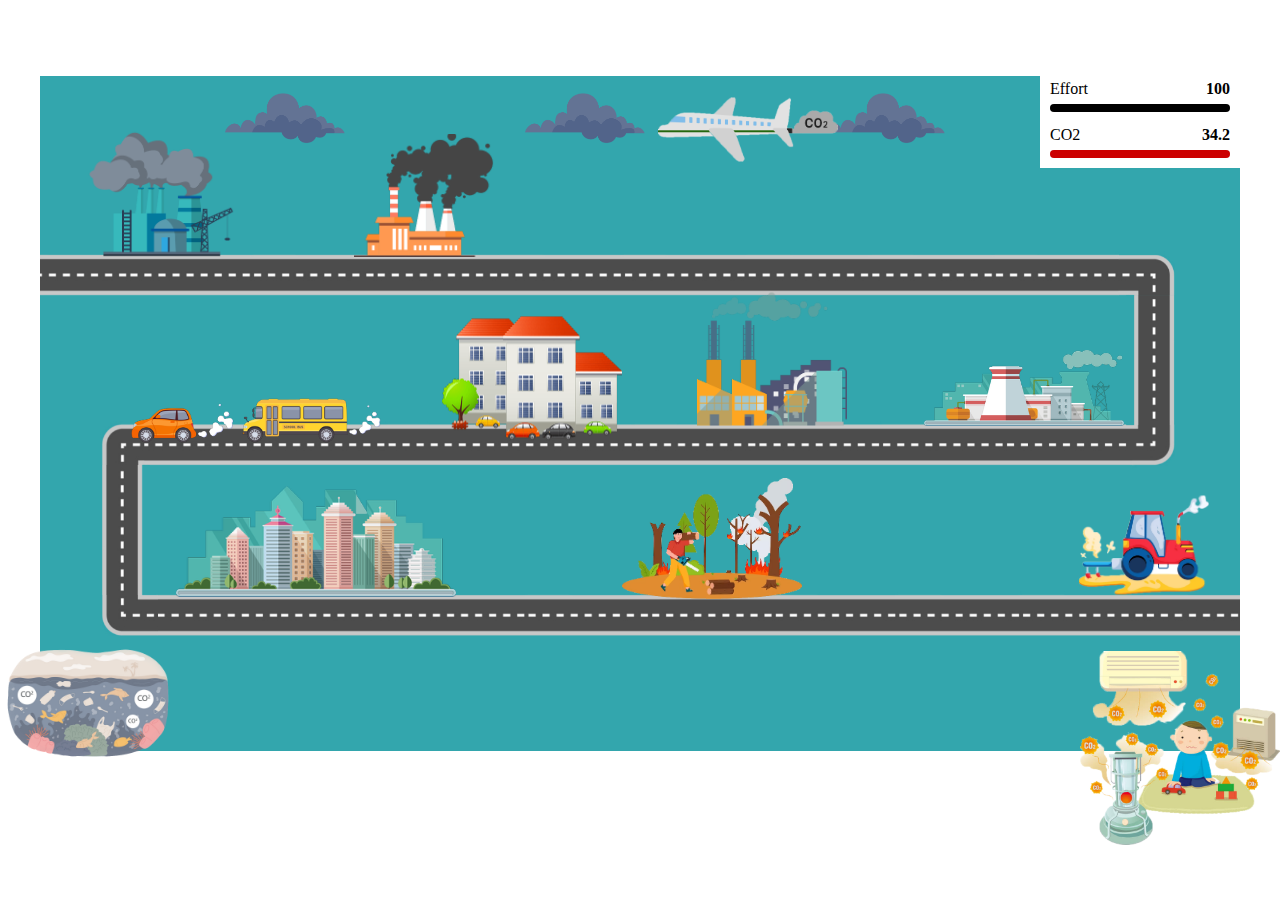
==== en.html @ 4f61d7b1 "initial" ====
<!DOCTYPE html>
<html lang="en">
<head>
  <meta charset="UTF-8">
  <meta name="viewport" content="width=device-width, initial-scale=1.0">
  <title>User Interaction Logger</title>
  <link rel="stylesheet" href="style.css"/>
</head>

<body>
  <div class="container">
    <img class="background-image" src="imgs/map.jpeg" alt="Background Image">

  <div class="progress-bars">
  <div class="stat-with-progress">
    <div class="text">
      <div class="label">Effort</div>
      <div class="value">
        <span style="font-weight: 600;" id="effortNum">100</span>
      </div>
    </div>
    <div class="progress-bar" style="height: 8px;" id="effortBar">
      <div class="filler" id="effortFiller" style="width: 100%; background-color: black; transition: width 300ms ease-in-out, background-color 300ms; border-top-right-radius: inherit; border-bottom-right-radius: inherit;"></div>
    </div>
  </div>
  <div class="stat-with-progress">
    <div class="text">
      <div class="label">CO2</div>
      <div class="value">
        <span style="font-weight: 600;" id="carbonNum">34.2</span>
      </div>
    </div>
    <div class="progress-bar" style="height: 8px;" id="carbonBar">
      <div class="filler" id="carbonFiller" style="width: 100%; background-color: rgb(204, 0, 0); transition: width 300ms ease-in-out, background-color 300ms; border-top-right-radius: inherit; border-bottom-right-radius: inherit;"></div>
    </div>
  </div>
</div>

  <!-- <progress id="effortBar" style="top: 5px; right: 100px;" value="100" max="100"></progress>
  <div class="progress-name" id="effort" style="top:5px; right:200px">Effort</div>    
  <div class="progress-num" id="effortNum" style="top:5px; right:40px">100</div>

  <progress id="carbonBar" style="top: 20px; right: 100px;" value="34.2" max="34.2"></progress>
  <div class="progress-name" id="carbon" style="top:20px; right:200px">CO2</div>    
  <div class="progress-num" id="carbonNum" style="top:20px; right:40px">34.2</div> -->

  <div class="image-container" style="left: 15%;" id="darkCloud1">
    <img src="imgs/darkcloud.png">
  </div>

  <div class="image-container" style="left: 40%;" id="darkCloud2">
    <img src="imgs/darkcloud.png">
  </div>

  <div class="image-container" style="left: 65%;" id="darkCloud3">
    <img src="imgs/darkcloud.png">
  </div>

  <div class="image-container" style="display: none; top: 1%; left: 68%; animation: zoomAnimation 2s ease-in-out;" id="whiteCloud1">
    <img src="imgs/whiteCloud1.png">
  </div>

  <div class="image-container" style="display: none; top: 1%; left: 40%; animation: zoomAnimation 2s ease-in-out;" id="whiteCloud2">
    <img src="imgs/whiteCloud2.png">
  </div>

  <div class="image-container" style="display: none; top: 0%; left: 15%; animation: zoomAnimation 2s ease-in-out;" id="sun">
    <img src="imgs/sun.png">
  </div>



  <!-- <div class="modal" id="intro" style="display: block;">
    <h2>Welcome to Our Game!</h2>
    <p>Design your dream world from the ground up! Build eco-friendly cities, harness the power of renewable energy, and create a harmonious balance between progress and nature. The choices you make will shape the destiny of your virtual world.</p>
    <button class="button submit-button" id="nextBtn" onclick="next()">Continue</button>
  </div>

  <div class="modal" id="goal">
    <p>You have a budget of 100 effort points to spend on saving the planet. Each answers will cost corresponding amount of effort points. At the same time, the CO2 emission will be reduced. 
      The goal is to redcuce the CO2 emission as low as possible. Try to choose the best answer. </p>
    <label for="nameInput">Please enter your name:</label>
    <input type="text" id="nameInput">
    <button class="button submit-button" id="startBtn" onclick="start()">Start!</button>
  </div> -->

  <!-- 欢迎界面，测试阶段先隐藏 -->
  <!-- <div class="overlay" id="overlay" style="display: block;"></div>
  <div class="modal" id="intro" style="display: block;">
    <h2>Welcome to Our Game!</h2>
    <p id="parag1">As we all know, the environment we live in is deteriorating due to the excessive emission of carbon dioxide. 
      We must take measures to prevent further degradation. 
      In this game, you will have 100 effort points to use. 
      Each choice will cost a certain number of effort points, and, at the same time, the carbon dioxide emissions will be reduced accordingly. 
      Your goal is to choose the most effective measures to reduce carbon dioxide emissions as close to zero as possible. </p>
      <label for="nameInput">Please enter your name:</label>
      <input type="text" id="nameInput">
      <button class="button submit-button" id="startBtn" onclick="start()">Start!</button>
  </div> -->
  

  <div class="button-before" id="coal" style="top: 19%; left: 10%;  width: 150px; height: 150px;" >
    <img class="button-image-before" src="imgs/coal.png" onclick="clickCoal()" alt="Coal Image">
  </div>

  <div class="button-after" id="coalA" style="top: 19%; left: 10%;  width: 150px; height: 150px;" >
    <img class="button-image-after" src="imgs/coal.png" alt="Coal Image">
    <div class="tooltip">Completed!</div>
  </div>

  <div class="button-after" id="coalB" style="top: 19%; left: 10%;  width: 150px; height: 150px;" >
    <img class="button-image-after" src="imgs/coalB.png" alt="Coal Image">
    <div class="tooltip">Completed!</div>
  </div>


  <div class="button-before" id="car" style="top: 51%; left: 18%; width: 250px; height: 45px;" >
    <img class="button-image-before"  src="imgs/car.png" onclick="clickCar()" alt="Car Image">
  </div>

  <div class="button-after" id="carA" style="top: 51%; left: 18%; width: 250px; height: 45px;" >
    <img class="button-image-after"  src="imgs/carA.png">
    <div class="tooltip">Completed!</div>
  </div>

  <div class="button-after" id="carB" style="top: 46%; left: 18%; width: 130px; height: 107px;" >
    <img class="button-image-after"  src="imgs/carB.png">
    <div class="tooltip">Completed!</div>
  </div>

  <div class="button-after" id="carC" style="top: 46%; left: 18%; width: 250px; height: 112px;" >
    <img class="button-image-after"  src="imgs/carC.png">
    <div class="tooltip">Completed!</div>
  </div>

  <div class="button-before" id="build" style="top: 45%; left: 41%; width: 180px; height: 125px;" >
    <img class="button-image-before"  src="imgs/build.png" onclick="clickBuild()" alt="Build Image">
  </div>

  <div class="button-after" id="buildA" style="top: 44%; left: 41%; width: 200px; height: 141px;" >
    <img class="button-image-after"  src="imgs/buildA.png">
    <div class="tooltip">Completed!</div>
  </div>

  <div class="button-after" id="buildB" style="top: 44%; left: 41%; width: 220px; height: 110px;" >
    <img class="button-image-after"  src="imgs/buildB.png">
    <div class="tooltip">Completed!</div>
  </div>

  <div class="button-after" id="buildC" style="top: 39.5%; left: 41%; width: 200px; height: 176px;" >
    <img class="button-image-after"  src="imgs/buildC.png">
    <div class="tooltip">Completed!</div>
  </div>


  <div class="button-before" id="recy" style="top: 19%; left: 32%;  width: 140px; height: 140px;" >
    <img class="button-image-before" src="imgs/recy.png" onclick="clickRecy()" alt="Industry Image">
  </div>

  <div class="button-after" id="recyA" style="top: 25%; left: 32%; width: 110px; height: 90px;" >
    <img class="button-image-after"  src="imgs/recyA.png">
    <div class="tooltip">Completed!</div>
  </div>

  <div class="button-after" id="recyB" style="top: 21%; left: 32%; width: 120px; height: 110px;" >
    <img class="button-image-after"  src="imgs/recyB.png">
    <div class="tooltip">Completed!</div>
  </div>

  <div class="button-after" id="recyC" style="top: 20%; left: 32%; width: 150px; height: 150px;" >
    <img class="button-image-after"  src="imgs/recyC.png">
    <div class="tooltip">Completed!</div>
  </div>


  <div class="button-before" id="elec" style="top: 48%; left: 82%;  width: 200px; height: 100px;" >
    <img class="button-image-before" src="imgs/elec.png" onclick="clickElec()" alt="Electricity Image">
  </div>

  <div class="button-after" id="elecA" style="top: 42%; left: 82%; width: 165px; height: 135px;" >
    <img class="button-image-after"  src="imgs/elecA.png">
    <div class="tooltip">Completed!</div>
  </div>

  <div class="button-after" id="elecB" style="top: 44%; left: 82%; width: 220px; height: 104px;" >
    <img class="button-image-after"  src="imgs/elecB.png">
    <div class="tooltip">Completed!</div>
  </div>

  <div class="button-after" id="elecC" style="top: 44%; left: 82%; width: 220px; height: 110px;" >
    <img class="button-image-after"  src="imgs/elecC.png">
    <div class="tooltip">Completed!</div>
  </div>


  <div class="button-before" id="plane" style="top: 8%; left: 59%;  width: 180px; height: 65px;" >
    <img class="button-image-before" src="imgs/plane.png" onclick="clickPlane()" alt="Plane Image">
  </div>

  <div class="button-after" id="planeA" style="top: 5%; left: 59%; width: 180px; height: 44px;" >
    <img class="button-image-after"  src="imgs/planeA.png">
    <div class="tooltip">Completed!</div>
  </div>

  <div class="button-after" id="planeB" style="top: 18%; left: 59%; width: 250px; height: 134px;" >
    <img class="button-image-after"  src="imgs/planeB.png">
    <div class="tooltip">Completed!</div>
  </div>

  <div class="button-after" id="planeC" style="top: 7%; left: 57%; width: 180px; height: 75px;" >
    <img class="button-image-after"  src="imgs/planeC.png">
    <div class="tooltip">Completed!</div>
  </div>
  

  <div class="button-before" id="ocean" style="top: 94%; left: 4%;  width: 200px; height: 160px;" >
    <img class="button-image-before" src="imgs/ocean.png" onclick="clickOcean()" alt="Ocean Image">
  </div>

  <div class="button-after" id="oceanA" style="top: 94%; left: 8.3%; width: 200px; height: 100px;" >
    <img class="button-image-after"  src="imgs/oceanA.png">
    <div class="tooltip">Completed!</div>
  </div>

  <div class="button-after" id="oceanB" style="top: 101.2%; left: 8.3%; width: 200px; height: 139px;" >
    <img class="button-image-after"  src="imgs/oceanB.png">
    <div class="tooltip">Completed!</div>
  </div>

  <div class="button-after" id="oceanC" style="top: 93.3%; left: 8.3%; width: 200px; height: 90px;" >
    <img class="button-image-after"  src="imgs/oceanC.png">
    <div class="tooltip">Completed!</div>
  </div>


  <div class="button-before" id="ppl" style="top: 100%; left: 95%;  width: 200px; height: 200px;" >
    <img class="button-image-before" src="imgs/ppl.png" onclick="clickPpl()" alt="People Image">
  </div>

  <div class="button-after" id="pplA" style="top: 95%; left: 95%; width: 200px; height: 154px;" >
    <img class="button-image-after"  src="imgs/pplA.png">
    <div class="tooltip">Completed!</div>
  </div>

  <div class="button-after" id="pplB" style="top: 95%; left: 95%; width: 200px; height: 165px;" >
    <img class="button-image-after"  src="imgs/pplB.png">
    <div class="tooltip">Completed!</div>
  </div>

  <div class="button-after" id="pplC" style="top: 95%; left: 95%; width: 200px; height: 150px;" >
    <img class="button-image-after"  src="imgs/pplC.png">
    <div class="tooltip">Completed!</div>
  </div>


  <div class="button-before" id="urban" style="top: 69%; left: 23%;  width: 280px; height: 110px;" >
    <img class="button-image-before" src="imgs/urban.png" onclick="clickUrban()" alt="Urban Image">
  </div>

  <div class="button-after" id="urbanA" style="top: 67%; left: 23%; width: 200px; height: 143px;" >
    <img class="button-image-after"  src="imgs/urbanA.png">
    <div class="tooltip">Completed!</div>
  </div>

  <div class="button-after" id="urbanB" style="top: 68%; left:23%; width: 210px; height: 135px;" >
    <img class="button-image-after"  src="imgs/urbanB.png">
    <div class="tooltip">Completed!</div>
  </div>

  <div class="button-after" id="urbanC" style="top: 68%; left: 23%; width: 200px; height: 128px;" >
    <img class="button-image-after"  src="imgs/urbanC.png">
    <div class="tooltip">Completed!</div>
  </div>


  <div class="button-before" id="indu" style="top: 42%; left: 61%;  width: 150px; height: 133px;" >
    <img class="button-image-before" src="imgs/indu.png" onclick="clickIndu()" alt="Industry Image">
  </div>

  <div class="button-after" id="induA" style="top: 45.5%; left: 61%; width: 180px; height: 152px;" >
    <img class="button-image-after"  src="imgs/induA.png">
    <div class="tooltip">Completed!</div>
  </div>

  <div class="button-after" id="induB" style="top: 42.5%; left:61%; width: 160px; height: 130px;" >
    <img class="button-image-after"  src="imgs/induB.png">
    <div class="tooltip">Completed!</div>
  </div>

  <div class="button-after" id="induC" style="top: 42.5%; left: 61%; width: 200px; height: 132px;" >
    <img class="button-image-after"  src="imgs/induC.png">
    <div class="tooltip">Completed!</div>
  </div>

  <div class="button-before" id="defo" style="top: 68.5%; left: 56%;  width: 180px; height: 120px;" >
    <img class="button-image-before" src="imgs/defo.png" onclick="clickDefo()" alt="Deforestation Image">
  </div>

  <div class="button-after" id="defoA" style="top: 68%; left: 56%; width: 150px; height: 150px;" >
    <img class="button-image-after"  src="imgs/defoA.png">
    <div class="tooltip">Completed!</div>
  </div>

  <div class="button-after" id="defoB" style="top: 70%; left:56%; width: 150px; height: 100px;" >
    <img class="button-image-after"  src="imgs/defoB.png">
    <div class="tooltip">Completed!</div>
  </div>

  <div class="button-after" id="defoC" style="top: 70%; left: 56%; width: 300px; height: 100px;" >
    <img class="button-image-after"  src="imgs/defoC.png">
    <div class="tooltip">Completed!</div>
  </div>

  <div class="button-before" id="agri" style="top: 71%; left: 92%;  width: 130px; height: 119px;" >
    <img class="button-image-before" src="imgs/agri.png" onclick="clickAgri()" alt="Agriculture Image">
  </div>

  <div class="button-after" id="agriA" style="top: 69%; left: 91%; width: 200px; height: 117px;" >
    <img class="button-image-after"  src="imgs/agriA.png">
    <div class="tooltip">Completed!</div>
  </div>

  <div class="button-after" id="agriB" style="top: 67%; left:92%; width: 130px; height: 141px;" >
    <img class="button-image-after"  src="imgs/agriB.png">
    <div class="tooltip">Completed!</div>
  </div>

  <div class="button-after" id="agriC" style="top: 68%; left: 92%; width: 100px; height: 140px;" >
    <img class="button-image-after"  src="imgs/agriC.png">
    <div class="tooltip">Completed!</div>
  </div>





  <!-- Quiz Coal -->
  <div class="quiz-popup" id="coalQuiz">
    <p>Coal makes up three-quarters of the CO2 produced by electricity. Will you:</p>
    <label class="option"><input type="radio" name="coalAnswer" value="coalA"> Let the market take its course and coal demand will fall. (Effort 0 points)</label>
    <label class="option"><input type="radio" name="coalAnswer" value="coalB"> Phase out coal plants in wealthy countries over 10 to 20 years. (Effort 5 points) </label>
    <label class="option"><input type="radio" name="coalAnswer" value="coalC"> Stop all new coal plants globally and close those in wealthy countries. (Effort 8 points) </label>
    <button class="button submit-button" onclick="checkCoalAnswer()">Submit</button>
  </div>


   <!-- Quiz Car -->
   <div class="quiz-popup" id="carQuiz">
    <p>Population and economic growth mean that road transport is on the rise. How will you deal with it?    </p>
    <label class="option"><input type="radio" name="carAnswer" value="carA"> Push for electric vehicles to make up almost half of cars on the road. (Effort 5 points)</label>
    <label class="option"><input type="radio" name="carAnswer" value="carB"> Build tunnels under cities for vehicles to reduce traffic jams. (Effort 10 points) </label>
    <label class="option"><input type="radio" name="carAnswer" value="carC"> Electrify all new buses, vans and lorries and push for almost all vehicles on the road to be electric. (Effort 10 points) </label>
    <button class="button submit-button" onclick="checkCarAnswer()">Submit</button>
  </div>

    <!-- Quiz Recycle -->
    <div class="quiz-popup" id="recyQuiz">
      <p>Whether cement, steel or glass, manufacturing causes lots of pollution. Industry alone makes up about a quarter of energy-related CO2 emissions. What do you want to do first?</p>
      <label class="option"><input type="radio" name="recyAnswer" value="recyA"> Ban all disposable coffee cups and start a campaign to recycle old bicycles. (Effort 1 points)</label>
      <label class="option"><input type="radio" name="recyAnswer" value="recyB"> Give financial breaks to people who recycle their small electronics. (Effort 2 points) </label>
      <label class="option"><input type="radio" name="recyAnswer" value="recyC"> Demand that 40% of steel and 15% of plastic come from recycled materials by 2030. (Effort 5 points) </label>
      <button class="button submit-button" onclick="checkRecyAnswer()">Submit</button>
    </div>

    <!-- Quiz Building -->
    <div class="quiz-popup" id="buildQuiz">
      <p> Buildings and construction make up almost one-third of energy use. Cities are growing fast in developing countries. What will you do? </p>
      <label class="option"><input type="radio" name="buildAnswer" value="buildA"> Deal with both old and new buildings: retrofit 20% of the old ones, and declare all new buildings must be zero carbon. (Effort 3 points)</label>
      <label class="option"><input type="radio" name="buildAnswer" value="buildB"> Mandate the cities must knock down all poorly insulated homes and replace them with highly efficient equivalents. (Effort 5 points) </label>
      <label class="option"><input type="radio" name="buildAnswer" value="buildC"> Fully retrofit 85% of existing buildings and encourage cold washers for clothes and line drying. (Effort 8 points) </label>
      <button class="button submit-button" onclick="checkBuildAnswer()">Submit</button>
    </div>

    <!-- Quiz Electricity -->
    <div class="quiz-popup" id="elecQuiz">
      <p>You’ve decided how you want to deal with coal. What will you do next about electricity?</p>
      <label class="option"><input type="radio" name="elecAnswer" value="elecA"> Gradually expand renewable electricity and invest in energy storage. (Effort 5 points)</label>
      <label class="option"><input type="radio" name="elecAnswer" value="elecB"> Invest 1% of global GDP a year in renewable electricity. (Effort 10 points) </label>
      <label class="option"><input type="radio" name="elecAnswer" value="elecC"> Pump up 2% of global GDP a year into all clean energy sources. (Effort 15 points) </label>
      <button class="button submit-button" onclick="checkElecAnswer()">Submit</button>
    </div>

    <!-- Quiz Plane -->
    <div class="quiz-popup" id="planeQuiz">
      <p> Planes emit more CO2 per kilometer flown than many other modes of transport — what will you do to address emissions from planes? </p>
      <label class="option"><input type="radio" name="planeAnswer" value="planeA"> Gradually introduce low-carbon fuel for aviation. (Effort 5 points)</label>
      <label class="option"><input type="radio" name="planeAnswer" value="planeB"> Mandate 20% low-carbon fuel for aviation. Cap the number of long-haul flights. Introduce a frequent flyer tax. (Effort 7 points) </label>
      <label class="option"><input type="radio" name="planeAnswer" value="planeC"> Develop a fuel-powered hypersonic plane that can travel from London to Sydney in four hours to cut commercial flight times. (Effort 10 points) </label>
      <button class="button submit-button" onclick="checkPlaneAnswer()">Submit</button>
    </div>

    <!-- Quiz Ocean -->
    <div class="quiz-popup" id="oceanQuiz">
      <p> Oceans absorb just as much CO2 as forests, but they are now more acidic. What will you do? </p>
      <label class="option"><input type="radio" name="oceanAnswer" value="oceanA"> Increase research into ocean acidification and invest in ways to restore coral reefs. (Effort 2 points)</label>
      <label class="option"><input type="radio" name="oceanAnswer" value="oceanB"> Restrict deep sea fishing to protect marine ecosystems. (Effort 4 points) </label>
      <label class="option"><input type="radio" name="oceanAnswer" value="oceanC"> Ban global commercial fishing for five years to allow fish populations to recover. (Effort 10 points) </label>
      <button class="button submit-button" onclick="checkOceanAnswer()">Submit</button>
    </div>

    <!-- Quiz People -->
    <div class="quiz-popup" id="pplQuiz">
      <p> How do you plan to encourage people to reduce their energy consumption in their daily lives? </p>
      <label class="option"><input type="radio" name="pplAnswer" value="pplA"> Educate massively on the benefits of energy conservation. (Effort 2 points)</label>
      <label class="option"><input type="radio" name="pplAnswer" value="pplB"> Implement financial incentives for households adopting energy-efficient practices. (Effort 3 points) </label>
      <label class="option"><input type="radio" name="pplAnswer" value="pplC"> Establish strict standards for the energy efficiency of household appliances and vehicles.  (Effort 4 points) </label>
      <button class="button submit-button" onclick="checkPplAnswer()">Submit</button>
    </div>

    <!-- Quiz Urban -->
    <div class="quiz-popup" id="urbanQuiz">
      <p> Urban growth can lead to loss of biodiversity. How do you plan to reconcile urban development with the preservation of biodiversity while reducing CO2 emissions? </p>
      <label class="option"><input type="radio" name="urbanAnswer" value="urbanA"> Promote the creation of urban parks and ecological corridors to promote biodiversity while reducing asphalted urban spaces. (Effort 5 points)</label>
      <label class="option"><input type="radio" name="urbanAnswer" value="urbanB"> Implement strict policies to protect urban natural spaces and limit urban expansion to preserve biodiversity. (Effort 8 points) </label>
      <label class="option"><input type="radio" name="urbanAnswer" value="urbanC"> Integrate green roofs and vertical gardens into urban plans to strengthen biodiversity in urban areas.  (Effort 8 points) </label>
      <button class="button submit-button" onclick="checkUrbanAnswer()">Submit</button>
    </div>

    <!-- Quiz Industry -->
    <div class="quiz-popup" id="induQuiz">
      <p>Industry emissions are the hardest to get to zero. What will you do to cut them?      </p>
      <label class="option"><input type="radio" name="induAnswer" value="induA"> Set national goals to gradually increase hydrogen use, and use of carbon capture and storage. (Effort 5 points)</label>
      <label class="option"><input type="radio" name="induAnswer" value="induB"> Build state-of-the-art steel mills to make steelmaking more efficient. (Effort 10 points) </label>
      <label class="option"><input type="radio" name="induAnswer" value="induC"> Significantly expand the use of green hydrogen for industrial production and scale up carbon and storage in steel and cement plants. (Effort 10 points) </label>
      <button class="button submit-button" onclick="checkInduAnswer()">Submit</button>
    </div>

    <!-- Quiz Deforestation -->
    <div class="quiz-popup" id="defoQuiz">
      <p> Deforestation contributes to CO2 emissions. How do you plan to tackle this problem?      </p>
      <label class="option"><input type="radio" name="defoAnswer" value="defoA"> Encourage reforestation and implement forest conservation policies.  (Effort 5 points)</label>
      <label class="option"><input type="radio" name="defoAnswer" value="defoB"> Impose severe restrictions on tree felling and promote the use of sustainable alternatives. (Effort 8 points) </label>
      <label class="option"><input type="radio" name="defoAnswer" value="defoC"> Develop binding international agreements to stop deforestation and invest massively in forest regeneration programs. (Effort 10 points) </label>
      <button class="button submit-button" onclick="checkDefoAnswer()">Submit</button>
    </div>

    <!-- Quiz Agriculture -->
    <div class="quiz-popup" id="agriQuiz">
      <p> Emissions linked to agriculture represent a significant part of the CO2 problem. How do you plan to reduce these emissions?  </p>
      <label class="option"><input type="radio" name="agriAnswer" value="agriA"> Encourage sustainable agricultural practices and the adoption of low-carbon cultivation techniques. (Effort 5 points)</label>
      <label class="option"><input type="radio" name="agriAnswer" value="agriB"> Implement strict regulations to reduce the use of fertilizers and pesticides. (Effort 8 points) </label>
      <label class="option"><input type="radio" name="agriAnswer" value="agriC"> Invest heavily in research into low-carbon food alternatives and promote a transition to more sustainable diets. (Effort 10 points) </label>
      <button class="button submit-button" onclick="checkAgriAnswer()">Submit</button>
    </div>



    <!-- End window -->
    <div class="quiz-popup" id="lose" style="text-align: center;">
      <h2>Oh no! </h2>
      <p>You’ve run out of points, and will not be able to reach net zero.</p>
      <button class="button submit-button" onclick="saveInteraction()">Save game</button>
    </div>

    <div class="quiz-popup" id="win" style="text-align: center;">
      <h2>Congratulations! </h2>  
      <p>You made wise decisions and cut emissions to zero!</p>
      <button class="button submit-button" onclick="saveInteraction()">Save game</button>
    </div>

    <div class="quiz-popup" id="end" style="text-align: center;">
      <h2>Oh no! </h2>  
      <p>You made all the decisions but you did not cut emissions to zero!</p>
      <button class="button submit-button" onclick="saveInteraction()">Save game</button>
    </div>


</div>

  


  <script src="scripts.js"></script>
</body>
</html>
---- style.css ----
body {
  /* margin: 10%; */
  /* padding: 100px; */
  display: flex;
  align-items: center;
  justify-content: center;
  height: 90vh;
}

.container {
  position: relative;
  width: 1200px; /* 调整容器宽度 */
}

.background-image {
  top: 10px;
  width: 100%;
  height: auto;
  display: block;
}


#nameInput {
  display: inline;
  margin-bottom: 10px;
  margin-top: 10px;
}

button {
  padding: 10px;
  margin-top: 10px;
  cursor: pointer;
}

/* 提交按钮样式 */
.submit-button {
  display: block;
  margin: 20px auto; /* 使按钮居中 */
  padding: 10px 20px;
  background-color: #55A3AA;
  color: #fff;
  border: none;
  cursor: pointer;
  font-size: 16px;
}

label {
  display: inline-block;
  margin-top: 5px;
}

  /* 遮罩层样式 */
.overlay {
  display: none;
  position: fixed;
  top: 0;
  left: 0;
  width: 100%;
  height: 100%;
  background: rgba(0, 0, 0, 0.5);
  z-index: 2;
}

/* 模态框样式 */
.modal {
  display: none;
  position: fixed;
  top: 50%;
  left: 50%;
  transform: translate(-50%, -50%);
  padding: 20px;
  background: #fff;
  box-shadow: 0 0 10px rgba(0, 0, 0, 0.5);
  text-align: center;
  z-index: 3;
}

/* 关闭按钮样式 */
/* .close-btn {
  cursor: pointer;
  position: absolute;
  top: 10px;
  right: 10px;
} */

    /* 弹出窗口样式 */
.quiz-popup {
  display: none;
  position: fixed;
  top: 50%;
  left: 50%;
  transform: translate(-50%, -50%);
  background-color: #fff;
  padding: 20px;
  border: 2px solid #55A3AA;
  z-index: 1000;
  text-align: left;
}

    /* 选项按钮样式 */
.option {
  display: flex;
  align-items: flex-start;
  margin: 10px 0;
}

.progress-name {
  position: fixed;
  color: #B22222;
  padding: 5px 10px;
  border-radius: 5px;
  font-size: 16px;
}

.progress-num {
  position: fixed;
  color: #B22222;
  padding: 5px 10px;
  border-radius: 5px;
  font-size: 16px;
}


/* 进度条样式 */
progress {
  position: fixed;
  /* top: 10px;
  right: 80px; */
  width: 100px;
  height: 20px;
}

.progress-bars {
  display: flex;
  flex: 1;
  justify-content: center;
  flex-direction:column;
  position: absolute;
  top: 0px;
  right: 0px;
  width: 200px;
}

.progress-bar {
  width: 100%;
  background-color: #e0e0de;
  border-radius: 50px;
  position:relative
}

.progress-bar .progress-bar-label {
  position: absolute;
  height: 44px;
  top: -45px;
  border: 1px solid #c4c4c4;
  width:0
}

.filler {
  height: 100%;
  background-color: blue;
  border-top-left-radius: inherit;
  border-bottom-left-radius: inherit;
  text-align:right
}

.stat-with-progress {
  flex: 1;
  background-color: #fff;
  max-width: 180px;
  padding:4px 10px 10px
}

.stat-with-progress .text {
  display: flex;
  justify-content: space-between;
  margin-bottom:6px
}

/* .stat-with-progress:first-of-type {
  margin-bottom:10px
} */


.tooltip {
  position: absolute;
  top: 50%;
  left: 50%;
  transform: translate(-50%, -50%);
  background-color: rgba(0, 0, 0, 0.7);
  color: #fff;
  padding: 10px;
  border-radius: 5px;
  display: none;
}

.button-image-before {
  width: 100%; 
  height: auto;
  display: block;
}

.button-before {
  position: absolute;
  top: 50%;
  left: 50%;
  transform: translate(-50%, -50%); /* 将按钮居中 */
  cursor: pointer;
}

.button-before:hover img {
  transform: scale(1.2); /* 光标悬停时稍微放大图片 */
}

.button-after {
  display: none;
  position: absolute;
  top: 50%;
  left: 50%;
  transform: translate(-50%, -50%); /* 将按钮居中 */
  cursor: pointer;
}

.button-image-after {
  width: 100%; 
  height: auto;
  animation: zoomAnimation 2s ease-in-out;
}

.button-after:hover .tooltip {
  display: block;
}

@keyframes zoomAnimation {
  0% {
      transform: scale(1.2);
  }
  50% {
      transform: scale(1.5);
  }
  100% {
      transform: scale(1);
  }
}


.image-container {
  max-width: 130px; /* 设置容器的最大宽度 */
  margin: 0 auto; /* 居中显示 */
  position: absolute;
  top: 2%;
}

.image-container img {
  width: 100%; /* 图片宽度占满容器 */
  height: auto; /* 保持图片宽高比 */
}
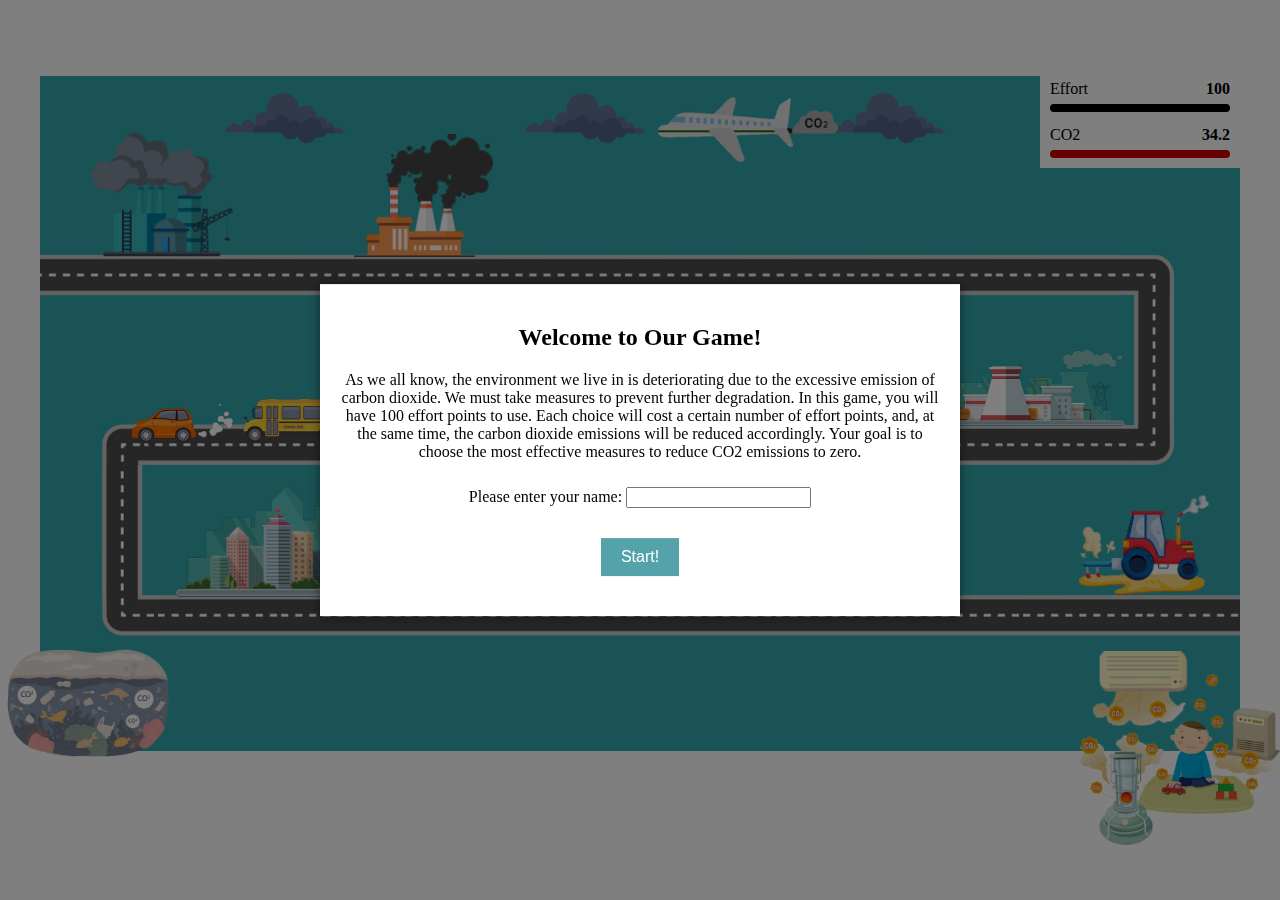
==== commit 1af8bb42: "welcome page" ====
--- a/en.html
+++ b/en.html
@@ -36,14 +36,6 @@
   </div>
 </div>
 
-  <!-- <progress id="effortBar" style="top: 5px; right: 100px;" value="100" max="100"></progress>
-  <div class="progress-name" id="effort" style="top:5px; right:200px">Effort</div>    
-  <div class="progress-num" id="effortNum" style="top:5px; right:40px">100</div>
-
-  <progress id="carbonBar" style="top: 20px; right: 100px;" value="34.2" max="34.2"></progress>
-  <div class="progress-name" id="carbon" style="top:20px; right:200px">CO2</div>    
-  <div class="progress-num" id="carbonNum" style="top:20px; right:40px">34.2</div> -->
-
   <div class="image-container" style="left: 15%;" id="darkCloud1">
     <img src="imgs/darkcloud.png">
   </div>
@@ -69,34 +61,18 @@
   </div>
 
 
-
-  <!-- <div class="modal" id="intro" style="display: block;">
-    <h2>Welcome to Our Game!</h2>
-    <p>Design your dream world from the ground up! Build eco-friendly cities, harness the power of renewable energy, and create a harmonious balance between progress and nature. The choices you make will shape the destiny of your virtual world.</p>
-    <button class="button submit-button" id="nextBtn" onclick="next()">Continue</button>
-  </div>
-
-  <div class="modal" id="goal">
-    <p>You have a budget of 100 effort points to spend on saving the planet. Each answers will cost corresponding amount of effort points. At the same time, the CO2 emission will be reduced. 
-      The goal is to redcuce the CO2 emission as low as possible. Try to choose the best answer. </p>
-    <label for="nameInput">Please enter your name:</label>
-    <input type="text" id="nameInput">
-    <button class="button submit-button" id="startBtn" onclick="start()">Start!</button>
-  </div> -->
-
-  <!-- 欢迎界面，测试阶段先隐藏 -->
-  <!-- <div class="overlay" id="overlay" style="display: block;"></div>
+  <div class="overlay" id="overlay" style="display: block;"></div>
   <div class="modal" id="intro" style="display: block;">
     <h2>Welcome to Our Game!</h2>
     <p id="parag1">As we all know, the environment we live in is deteriorating due to the excessive emission of carbon dioxide. 
       We must take measures to prevent further degradation. 
       In this game, you will have 100 effort points to use. 
       Each choice will cost a certain number of effort points, and, at the same time, the carbon dioxide emissions will be reduced accordingly. 
-      Your goal is to choose the most effective measures to reduce carbon dioxide emissions as close to zero as possible. </p>
+      Your goal is to choose the most effective measures to reduce CO2 emissions to zero. </p>
       <label for="nameInput">Please enter your name:</label>
       <input type="text" id="nameInput">
       <button class="button submit-button" id="startBtn" onclick="start()">Start!</button>
-  </div> -->
+  </div>
   
 
   <div class="button-before" id="coal" style="top: 19%; left: 10%;  width: 150px; height: 150px;" >
@@ -444,7 +420,6 @@
     </div>
 
 
-
     <!-- End window -->
     <div class="quiz-popup" id="lose" style="text-align: center;">
       <h2>Oh no! </h2>
